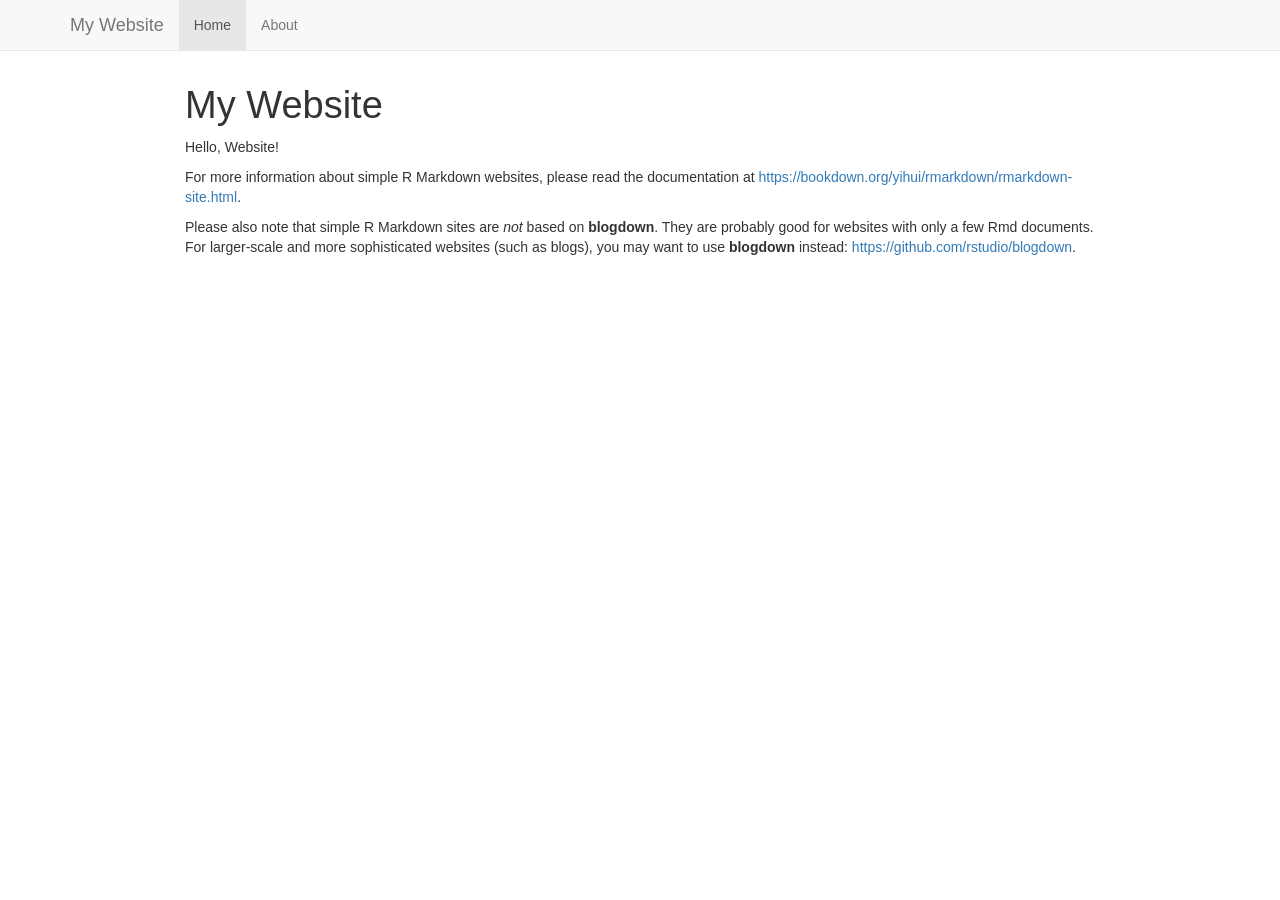
==== docs/index.html @ 582b88dd "first git commit" ====
<!DOCTYPE html>

<html>

<head>

<meta charset="utf-8" />
<meta name="generator" content="pandoc" />
<meta http-equiv="X-UA-Compatible" content="IE=EDGE" />




<title>My Website</title>

<script src="site_libs/header-attrs-2.29/header-attrs.js"></script>
<script src="site_libs/jquery-3.6.0/jquery-3.6.0.min.js"></script>
<meta name="viewport" content="width=device-width, initial-scale=1" />
<link href="site_libs/bootstrap-3.3.5/css/bootstrap.min.css" rel="stylesheet" />
<script src="site_libs/bootstrap-3.3.5/js/bootstrap.min.js"></script>
<script src="site_libs/bootstrap-3.3.5/shim/html5shiv.min.js"></script>
<script src="site_libs/bootstrap-3.3.5/shim/respond.min.js"></script>
<style>h1 {font-size: 34px;}
       h1.title {font-size: 38px;}
       h2 {font-size: 30px;}
       h3 {font-size: 24px;}
       h4 {font-size: 18px;}
       h5 {font-size: 16px;}
       h6 {font-size: 12px;}
       code {color: inherit; background-color: rgba(0, 0, 0, 0.04);}
       pre:not([class]) { background-color: white }</style>
<script src="site_libs/navigation-1.1/tabsets.js"></script>
<link href="site_libs/highlightjs-9.12.0/default.css" rel="stylesheet" />
<script src="site_libs/highlightjs-9.12.0/highlight.js"></script>

<style type="text/css">
  code{white-space: pre-wrap;}
  span.smallcaps{font-variant: small-caps;}
  span.underline{text-decoration: underline;}
  div.column{display: inline-block; vertical-align: top; width: 50%;}
  div.hanging-indent{margin-left: 1.5em; text-indent: -1.5em;}
  ul.task-list{list-style: none;}
    </style>

<style type="text/css">code{white-space: pre;}</style>
<script type="text/javascript">
if (window.hljs) {
  hljs.configure({languages: []});
  hljs.initHighlightingOnLoad();
  if (document.readyState && document.readyState === "complete") {
    window.setTimeout(function() { hljs.initHighlighting(); }, 0);
  }
}
</script>









<style type = "text/css">
.main-container {
  max-width: 940px;
  margin-left: auto;
  margin-right: auto;
}
img {
  max-width:100%;
}
.tabbed-pane {
  padding-top: 12px;
}
.html-widget {
  margin-bottom: 20px;
}
button.code-folding-btn:focus {
  outline: none;
}
summary {
  display: list-item;
}
details > summary > p:only-child {
  display: inline;
}
pre code {
  padding: 0;
}
</style>


<style type="text/css">
.dropdown-submenu {
  position: relative;
}
.dropdown-submenu>.dropdown-menu {
  top: 0;
  left: 100%;
  margin-top: -6px;
  margin-left: -1px;
  border-radius: 0 6px 6px 6px;
}
.dropdown-submenu:hover>.dropdown-menu {
  display: block;
}
.dropdown-submenu>a:after {
  display: block;
  content: " ";
  float: right;
  width: 0;
  height: 0;
  border-color: transparent;
  border-style: solid;
  border-width: 5px 0 5px 5px;
  border-left-color: #cccccc;
  margin-top: 5px;
  margin-right: -10px;
}
.dropdown-submenu:hover>a:after {
  border-left-color: #adb5bd;
}
.dropdown-submenu.pull-left {
  float: none;
}
.dropdown-submenu.pull-left>.dropdown-menu {
  left: -100%;
  margin-left: 10px;
  border-radius: 6px 0 6px 6px;
}
</style>

<script type="text/javascript">
// manage active state of menu based on current page
$(document).ready(function () {
  // active menu anchor
  href = window.location.pathname
  href = href.substr(href.lastIndexOf('/') + 1)
  if (href === "")
    href = "index.html";
  var menuAnchor = $('a[href="' + href + '"]');

  // mark the anchor link active (and if it's in a dropdown, also mark that active)
  var dropdown = menuAnchor.closest('li.dropdown');
  if (window.bootstrap) { // Bootstrap 4+
    menuAnchor.addClass('active');
    dropdown.find('> .dropdown-toggle').addClass('active');
  } else { // Bootstrap 3
    menuAnchor.parent().addClass('active');
    dropdown.addClass('active');
  }

  // Navbar adjustments
  var navHeight = $(".navbar").first().height() + 15;
  var style = document.createElement('style');
  var pt = "padding-top: " + navHeight + "px; ";
  var mt = "margin-top: -" + navHeight + "px; ";
  var css = "";
  // offset scroll position for anchor links (for fixed navbar)
  for (var i = 1; i <= 6; i++) {
    css += ".section h" + i + "{ " + pt + mt + "}\n";
  }
  style.innerHTML = "body {" + pt + "padding-bottom: 40px; }\n" + css;
  document.head.appendChild(style);
});
</script>

<!-- tabsets -->

<style type="text/css">
.tabset-dropdown > .nav-tabs {
  display: inline-table;
  max-height: 500px;
  min-height: 44px;
  overflow-y: auto;
  border: 1px solid #ddd;
  border-radius: 4px;
}

.tabset-dropdown > .nav-tabs > li.active:before, .tabset-dropdown > .nav-tabs.nav-tabs-open:before {
  content: "\e259";
  font-family: 'Glyphicons Halflings';
  display: inline-block;
  padding: 10px;
  border-right: 1px solid #ddd;
}

.tabset-dropdown > .nav-tabs.nav-tabs-open > li.active:before {
  content: "\e258";
  font-family: 'Glyphicons Halflings';
  border: none;
}

.tabset-dropdown > .nav-tabs > li.active {
  display: block;
}

.tabset-dropdown > .nav-tabs > li > a,
.tabset-dropdown > .nav-tabs > li > a:focus,
.tabset-dropdown > .nav-tabs > li > a:hover {
  border: none;
  display: inline-block;
  border-radius: 4px;
  background-color: transparent;
}

.tabset-dropdown > .nav-tabs.nav-tabs-open > li {
  display: block;
  float: none;
}

.tabset-dropdown > .nav-tabs > li {
  display: none;
}
</style>

<!-- code folding -->




</head>

<body>


<div class="container-fluid main-container">




<div class="navbar navbar-default  navbar-fixed-top" role="navigation">
  <div class="container">
    <div class="navbar-header">
      <button type="button" class="navbar-toggle collapsed" data-toggle="collapse" data-bs-toggle="collapse" data-target="#navbar" data-bs-target="#navbar">
        <span class="icon-bar"></span>
        <span class="icon-bar"></span>
        <span class="icon-bar"></span>
      </button>
      <a class="navbar-brand" href="index.html">My Website</a>
    </div>
    <div id="navbar" class="navbar-collapse collapse">
      <ul class="nav navbar-nav">
        <li>
  <a href="index.html">Home</a>
</li>
<li>
  <a href="about.html">About</a>
</li>
      </ul>
      <ul class="nav navbar-nav navbar-right">
        
      </ul>
    </div><!--/.nav-collapse -->
  </div><!--/.container -->
</div><!--/.navbar -->

<div id="header">



<h1 class="title toc-ignore">My Website</h1>

</div>


<p>Hello, Website!</p>
<p>For more information about simple R Markdown websites, please read
the documentation at <a
href="https://bookdown.org/yihui/rmarkdown/rmarkdown-site.html"
class="uri">https://bookdown.org/yihui/rmarkdown/rmarkdown-site.html</a>.</p>
<p>Please also note that simple R Markdown sites are <em>not</em> based
on <strong>blogdown</strong>. They are probably good for websites with
only a few Rmd documents. For larger-scale and more sophisticated
websites (such as blogs), you may want to use <strong>blogdown</strong>
instead: <a href="https://github.com/rstudio/blogdown"
class="uri">https://github.com/rstudio/blogdown</a>.</p>




</div>

<script>

// add bootstrap table styles to pandoc tables
function bootstrapStylePandocTables() {
  $('tr.odd').parent('tbody').parent('table').addClass('table table-condensed');
}
$(document).ready(function () {
  bootstrapStylePandocTables();
});


</script>

<!-- tabsets -->

<script>
$(document).ready(function () {
  window.buildTabsets("TOC");
});

$(document).ready(function () {
  $('.tabset-dropdown > .nav-tabs > li').click(function () {
    $(this).parent().toggleClass('nav-tabs-open');
  });
});
</script>

<!-- code folding -->


<!-- dynamically load mathjax for compatibility with self-contained -->
<script>
  (function () {
    var script = document.createElement("script");
    script.type = "text/javascript";
    script.src  = "https://mathjax.rstudio.com/latest/MathJax.js?config=TeX-AMS-MML_HTMLorMML";
    document.getElementsByTagName("head")[0].appendChild(script);
  })();
</script>

</body>
</html>
---- docs/site_libs/highlightjs-9.12.0/default.css ----
.hljs-literal {
  color: #990073;
}

.hljs-number {
  color: #099;
}

.hljs-comment {
  color: #998;
  font-style: italic;
}

.hljs-keyword {
  color: #900;
  font-weight: bold;
}

.hljs-string {
  color: #d14;
}
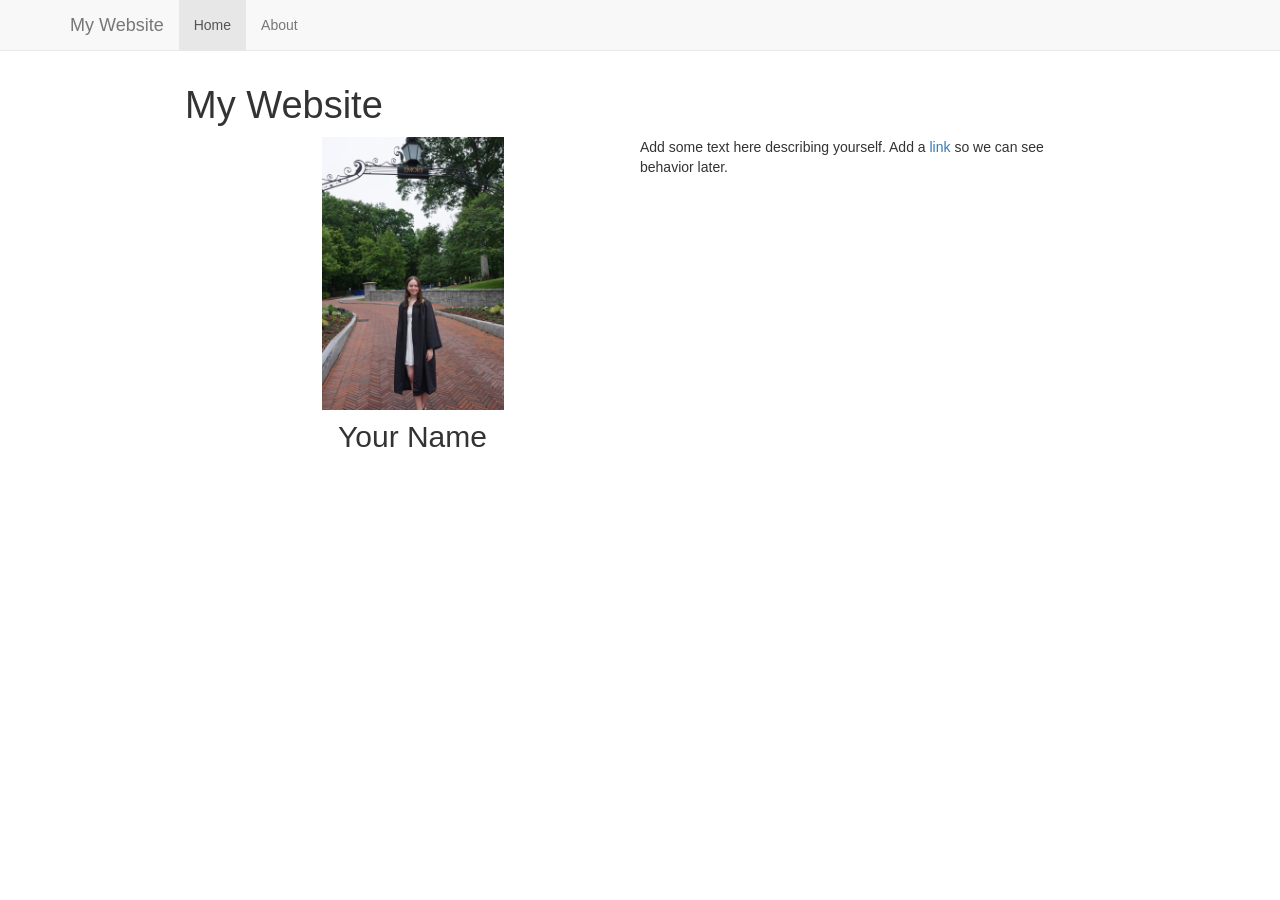
==== commit 50c0d956: "first commit" ====
--- a/docs/index.html
+++ b/docs/index.html
@@ -265,17 +265,17 @@
 </div>
 
 
-<p>Hello, Website!</p>
-<p>For more information about simple R Markdown websites, please read
-the documentation at <a
-href="https://bookdown.org/yihui/rmarkdown/rmarkdown-site.html"
-class="uri">https://bookdown.org/yihui/rmarkdown/rmarkdown-site.html</a>.</p>
-<p>Please also note that simple R Markdown sites are <em>not</em> based
-on <strong>blogdown</strong>. They are probably good for websites with
-only a few Rmd documents. For larger-scale and more sophisticated
-websites (such as blogs), you may want to use <strong>blogdown</strong>
-instead: <a href="https://github.com/rstudio/blogdown"
-class="uri">https://github.com/rstudio/blogdown</a>.</p>
+<div class="columns">
+<div class="column" style="text-align: center;">
+<p><img src="images/image.JPG" width="40%" style="display: block; margin: auto;" /></p>
+<div id="your-name" class="section level2">
+<h2>Your Name</h2>
+</div>
+</div><div class="column" style="text-align: left;">
+<p>Add some text here describing yourself. Add a <a
+href="https://google.com">link</a> so we can see behavior later.</p>
+</div>
+</div>
 
 
 
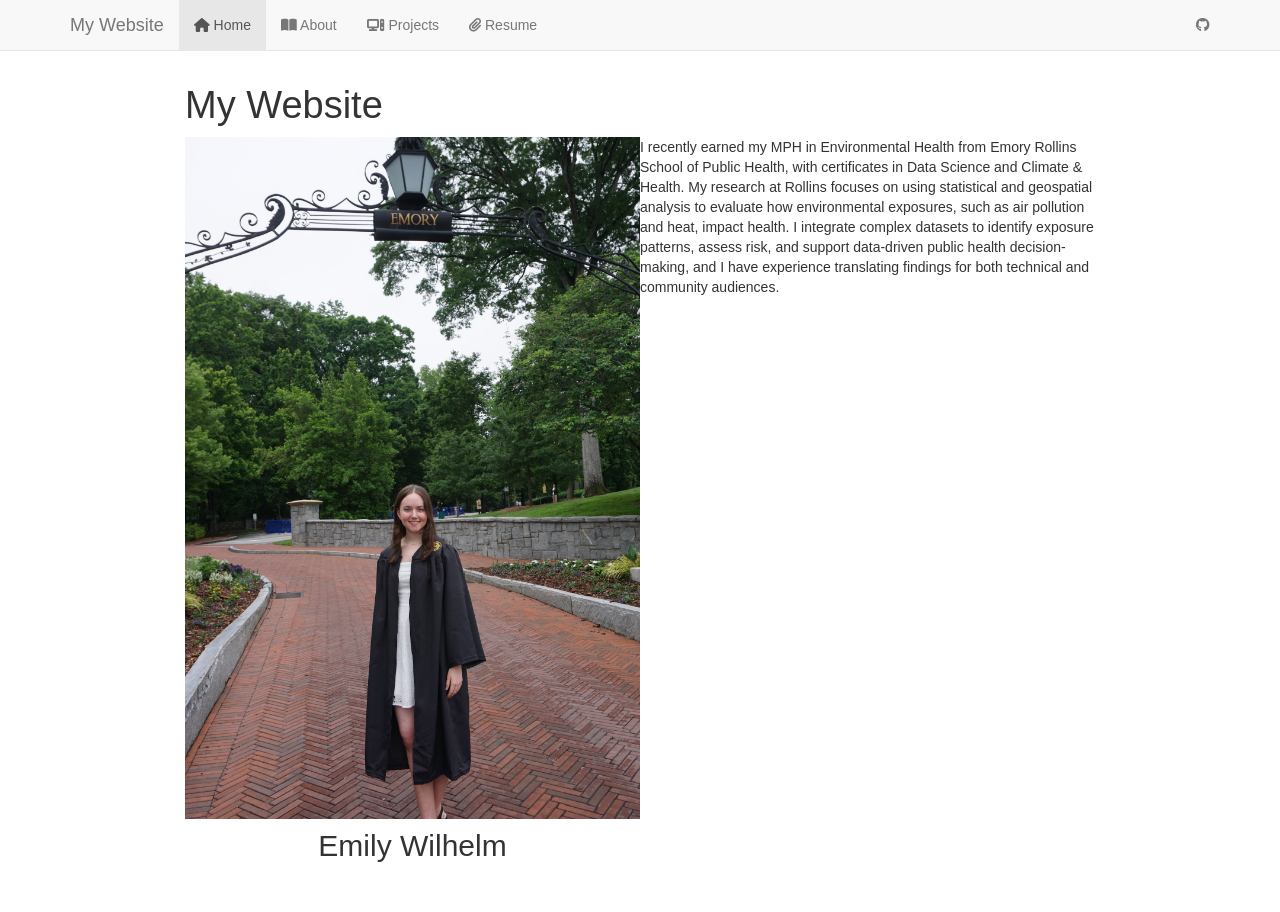
==== commit 85ec83df: "beinning website additions" ====
--- a/docs/index.html
+++ b/docs/index.html
@@ -32,6 +32,8 @@
 <script src="site_libs/navigation-1.1/tabsets.js"></script>
 <link href="site_libs/highlightjs-9.12.0/default.css" rel="stylesheet" />
 <script src="site_libs/highlightjs-9.12.0/highlight.js"></script>
+<link href="site_libs/font-awesome-6.5.2/css/all.min.css" rel="stylesheet" />
+<link href="site_libs/font-awesome-6.5.2/css/v4-shims.min.css" rel="stylesheet" />
 
 <style type="text/css">
   code{white-space: pre-wrap;}
@@ -243,14 +245,41 @@
     <div id="navbar" class="navbar-collapse collapse">
       <ul class="nav navbar-nav">
         <li>
-  <a href="index.html">Home</a>
+  <a href="index.html">
+    <span class="fa fa-home"></span>
+     
+    Home
+  </a>
 </li>
 <li>
-  <a href="about.html">About</a>
+  <a href="about.html">
+    <span class="fa fa-book-open"></span>
+     
+    About
+  </a>
+</li>
+<li>
+  <a href="projects.html">
+    <span class="fa fa-computer"></span>
+     
+    Projects
+  </a>
+</li>
+<li>
+  <a href="files/Wilhelm_Emily_Res.pdf">
+    <span class="fa fa-paperclip"></span>
+     
+    Resume
+  </a>
 </li>
       </ul>
       <ul class="nav navbar-nav navbar-right">
-        
+        <li>
+  <a href="https://github.com/EmilyWilhelm15">
+    <span class="fa fa-github"></span>
+     
+  </a>
+</li>
       </ul>
     </div><!--/.nav-collapse -->
   </div><!--/.container -->
@@ -267,13 +296,19 @@
 
 <div class="columns">
 <div class="column" style="text-align: center;">
-<p><img src="images/image.JPG" width="40%" style="display: block; margin: auto;" /></p>
-<div id="your-name" class="section level2">
-<h2>Your Name</h2>
+<p><img src="images/image.JPG" width="100%" style="display: block; margin: auto;" /></p>
+<div id="emily-wilhelm" class="section level2">
+<h2>Emily Wilhelm</h2>
 </div>
 </div><div class="column" style="text-align: left;">
-<p>Add some text here describing yourself. Add a <a
-href="https://google.com">link</a> so we can see behavior later.</p>
+<p>I recently earned my MPH in Environmental Health from Emory Rollins
+School of Public Health, with certificates in Data Science and Climate
+&amp; Health. My research at Rollins focuses on using statistical and
+geospatial analysis to evaluate how environmental exposures, such as air
+pollution and heat, impact health. I integrate complex datasets to
+identify exposure patterns, assess risk, and support data-driven public
+health decision-making, and I have experience translating findings for
+both technical and community audiences.</p>
 </div>
 </div>
 
--- a/docs/site_libs/font-awesome-6.5.2/css/v4-shims.min.css
+++ b/docs/site_libs/font-awesome-6.5.2/css/v4-shims.min.css
@@ -0,0 +1,6 @@
+/*!
+ * Font Awesome Free 6.5.2 by @fontawesome - https://fontawesome.com
+ * License - https://fontawesome.com/license/free (Icons: CC BY 4.0, Fonts: SIL OFL 1.1, Code: MIT License)
+ * Copyright 2024 Fonticons, Inc.
+ */
+.fa.fa-glass:before{content:"\f000"}.fa.fa-envelope-o{font-family:"Font Awesome 6 Free";font-weight:400}.fa.fa-envelope-o:before{content:"\f0e0"}.fa.fa-star-o{font-family:"Font Awesome 6 Free";font-weight:400}.fa.fa-star-o:before{content:"\f005"}.fa.fa-close:before,.fa.fa-remove:before{content:"\f00d"}.fa.fa-gear:before{content:"\f013"}.fa.fa-trash-o{font-family:"Font Awesome 6 Free";font-weight:400}.fa.fa-trash-o:before{content:"\f2ed"}.fa.fa-home:before{content:"\f015"}.fa.fa-file-o{font-family:"Font Awesome 6 Free";font-weight:400}.fa.fa-file-o:before{content:"\f15b"}.fa.fa-clock-o{font-family:"Font Awesome 6 Free";font-weight:400}.fa.fa-clock-o:before{content:"\f017"}.fa.fa-arrow-circle-o-down{font-family:"Font Awesome 6 Free";font-weight:400}.fa.fa-arrow-circle-o-down:before{content:"\f358"}.fa.fa-arrow-circle-o-up{font-family:"Font Awesome 6 Free";font-weight:400}.fa.fa-arrow-circle-o-up:before{content:"\f35b"}.fa.fa-play-circle-o{font-family:"Font Awesome 6 Free";font-weight:400}.fa.fa-play-circle-o:before{content:"\f144"}.fa.fa-repeat:before,.fa.fa-rotate-right:before{content:"\f01e"}.fa.fa-refresh:before{content:"\f021"}.fa.fa-list-alt{font-family:"Font Awesome 6 Free";font-weight:400}.fa.fa-list-alt:before{content:"\f022"}.fa.fa-dedent:before{content:"\f03b"}.fa.fa-video-camera:before{content:"\f03d"}.fa.fa-picture-o{font-family:"Font Awesome 6 Free";font-weight:400}.fa.fa-picture-o:before{content:"\f03e"}.fa.fa-photo{font-family:"Font Awesome 6 Free";font-weight:400}.fa.fa-photo:before{content:"\f03e"}.fa.fa-image{font-family:"Font Awesome 6 Free";font-weight:400}.fa.fa-image:before{content:"\f03e"}.fa.fa-map-marker:before{content:"\f3c5"}.fa.fa-pencil-square-o{font-family:"Font Awesome 6 Free";font-weight:400}.fa.fa-pencil-square-o:before{content:"\f044"}.fa.fa-edit{font-family:"Font Awesome 6 Free";font-weight:400}.fa.fa-edit:before{content:"\f044"}.fa.fa-share-square-o:before{content:"\f14d"}.fa.fa-check-square-o{font-family:"Font Awesome 6 Free";font-weight:400}.fa.fa-check-square-o:before{content:"\f14a"}.fa.fa-arrows:before{content:"\f0b2"}.fa.fa-times-circle-o{font-family:"Font Awesome 6 Free";font-weight:400}.fa.fa-times-circle-o:before{content:"\f057"}.fa.fa-check-circle-o{font-family:"Font Awesome 6 Free";font-weight:400}.fa.fa-check-circle-o:before{content:"\f058"}.fa.fa-mail-forward:before{content:"\f064"}.fa.fa-expand:before{content:"\f424"}.fa.fa-compress:before{content:"\f422"}.fa.fa-eye,.fa.fa-eye-slash{font-family:"Font Awesome 6 Free";font-weight:400}.fa.fa-warning:before{content:"\f071"}.fa.fa-calendar:before{content:"\f073"}.fa.fa-arrows-v:before{content:"\f338"}.fa.fa-arrows-h:before{content:"\f337"}.fa.fa-bar-chart-o:before,.fa.fa-bar-chart:before{content:"\e0e3"}.fa.fa-twitter-square{font-family:"Font Awesome 6 Brands";font-weight:400}.fa.fa-twitter-square:before{content:"\f081"}.fa.fa-facebook-square{font-family:"Font Awesome 6 Brands";font-weight:400}.fa.fa-facebook-square:before{content:"\f082"}.fa.fa-gears:before{content:"\f085"}.fa.fa-thumbs-o-up{font-family:"Font Awesome 6 Free";font-weight:400}.fa.fa-thumbs-o-up:before{content:"\f164"}.fa.fa-thumbs-o-down{font-family:"Font Awesome 6 Free";font-weight:400}.fa.fa-thumbs-o-down:before{content:"\f165"}.fa.fa-heart-o{font-family:"Font Awesome 6 Free";font-weight:400}.fa.fa-heart-o:before{content:"\f004"}.fa.fa-sign-out:before{content:"\f2f5"}.fa.fa-linkedin-square{font-family:"Font Awesome 6 Brands";font-weight:400}.fa.fa-linkedin-square:before{content:"\f08c"}.fa.fa-thumb-tack:before{content:"\f08d"}.fa.fa-external-link:before{content:"\f35d"}.fa.fa-sign-in:before{content:"\f2f6"}.fa.fa-github-square{font-family:"Font Awesome 6 Brands";font-weight:400}.fa.fa-github-square:before{content:"\f092"}.fa.fa-lemon-o{font-family:"Font Awesome 6 Free";font-weight:400}.fa.fa-lemon-o:before{content:"\f094"}.fa.fa-square-o{font-family:"Font Awesome 6 Free";font-weight:400}.fa.fa-square-o:before{content:"\f0c8"}.fa.fa-bookmark-o{font-family:"Font Awesome 6 Free";font-weight:400}.fa.fa-bookmark-o:before{content:"\f02e"}.fa.fa-facebook,.fa.fa-twitter{font-family:"Font Awesome 6 Brands";font-weight:400}.fa.fa-facebook:before{content:"\f39e"}.fa.fa-facebook-f{font-family:"Font Awesome 6 Brands";font-weight:400}.fa.fa-facebook-f:before{content:"\f39e"}.fa.fa-github{font-family:"Font Awesome 6 Brands";font-weight:400}.fa.fa-credit-card{font-family:"Font Awesome 6 Free";font-weight:400}.fa.fa-feed:before{content:"\f09e"}.fa.fa-hdd-o{font-family:"Font Awesome 6 Free";font-weight:400}.fa.fa-hdd-o:before{content:"\f0a0"}.fa.fa-hand-o-right{font-family:"Font Awesome 6 Free";font-weight:400}.fa.fa-hand-o-right:before{content:"\f0a4"}.fa.fa-hand-o-left{font-family:"Font Awesome 6 Free";font-weight:400}.fa.fa-hand-o-left:before{content:"\f0a5"}.fa.fa-hand-o-up{font-family:"Font Awesome 6 Free";font-weight:400}.fa.fa-hand-o-up:before{content:"\f0a6"}.fa.fa-hand-o-down{font-family:"Font Awesome 6 Free";font-weight:400}.fa.fa-hand-o-down:before{content:"\f0a7"}.fa.fa-globe:before{content:"\f57d"}.fa.fa-tasks:before{content:"\f828"}.fa.fa-arrows-alt:before{content:"\f31e"}.fa.fa-group:before{content:"\f0c0"}.fa.fa-chain:before{content:"\f0c1"}.fa.fa-cut:before{content:"\f0c4"}.fa.fa-files-o{font-family:"Font Awesome 6 Free";font-weight:400}.fa.fa-files-o:before{content:"\f0c5"}.fa.fa-floppy-o{font-family:"Font Awesome 6 Free";font-weight:400}.fa.fa-floppy-o:before{content:"\f0c7"}.fa.fa-save{font-family:"Font Awesome 6 Free";font-weight:400}.fa.fa-save:before{content:"\f0c7"}.fa.fa-navicon:before,.fa.fa-reorder:before{content:"\f0c9"}.fa.fa-magic:before{content:"\e2ca"}.fa.fa-pinterest,.fa.fa-pinterest-square{font-family:"Font Awesome 6 Brands";font-weight:400}.fa.fa-pinterest-square:before{content:"\f0d3"}.fa.fa-google-plus-square{font-family:"Font Awesome 6 Brands";font-weight:400}.fa.fa-google-plus-square:before{content:"\f0d4"}.fa.fa-google-plus{font-family:"Font Awesome 6 Brands";font-weight:400}.fa.fa-google-plus:before{content:"\f0d5"}.fa.fa-money:before{content:"\f3d1"}.fa.fa-unsorted:before{content:"\f0dc"}.fa.fa-sort-desc:before{content:"\f0dd"}.fa.fa-sort-asc:before{content:"\f0de"}.fa.fa-linkedin{font-family:"Font Awesome 6 Brands";font-weight:400}.fa.fa-linkedin:before{content:"\f0e1"}.fa.fa-rotate-left:before{content:"\f0e2"}.fa.fa-legal:before{content:"\f0e3"}.fa.fa-dashboard:before,.fa.fa-tachometer:before{content:"\f625"}.fa.fa-comment-o{font-family:"Font Awesome 6 Free";font-weight:400}.fa.fa-comment-o:before{content:"\f075"}.fa.fa-comments-o{font-family:"Font Awesome 6 Free";font-weight:400}.fa.fa-comments-o:before{content:"\f086"}.fa.fa-flash:before{content:"\f0e7"}.fa.fa-clipboard:before{content:"\f0ea"}.fa.fa-lightbulb-o{font-family:"Font Awesome 6 Free";font-weight:400}.fa.fa-lightbulb-o:before{content:"\f0eb"}.fa.fa-exchange:before{content:"\f362"}.fa.fa-cloud-download:before{content:"\f0ed"}.fa.fa-cloud-upload:before{content:"\f0ee"}.fa.fa-bell-o{font-family:"Font Awesome 6 Free";font-weight:400}.fa.fa-bell-o:before{content:"\f0f3"}.fa.fa-cutlery:before{content:"\f2e7"}.fa.fa-file-text-o{font-family:"Font Awesome 6 Free";font-weight:400}.fa.fa-file-text-o:before{content:"\f15c"}.fa.fa-building-o{font-family:"Font Awesome 6 Free";font-weight:400}.fa.fa-building-o:before{content:"\f1ad"}.fa.fa-hospital-o{font-family:"Font Awesome 6 Free";font-weight:400}.fa.fa-hospital-o:before{content:"\f0f8"}.fa.fa-tablet:before{content:"\f3fa"}.fa.fa-mobile-phone:before,.fa.fa-mobile:before{content:"\f3cd"}.fa.fa-circle-o{font-family:"Font Awesome 6 Free";font-weight:400}.fa.fa-circle-o:before{content:"\f111"}.fa.fa-mail-reply:before{content:"\f3e5"}.fa.fa-github-alt{font-family:"Font Awesome 6 Brands";font-weight:400}.fa.fa-folder-o{font-family:"Font Awesome 6 Free";font-weight:400}.fa.fa-folder-o:before{content:"\f07b"}.fa.fa-folder-open-o{font-family:"Font Awesome 6 Free";font-weight:400}.fa.fa-folder-open-o:before{content:"\f07c"}.fa.fa-smile-o{font-family:"Font Awesome 6 Free";font-weight:400}.fa.fa-smile-o:before{content:"\f118"}.fa.fa-frown-o{font-family:"Font Awesome 6 Free";font-weight:400}.fa.fa-frown-o:before{content:"\f119"}.fa.fa-meh-o{font-family:"Font Awesome 6 Free";font-weight:400}.fa.fa-meh-o:before{content:"\f11a"}.fa.fa-keyboard-o{font-family:"Font Awesome 6 Free";font-weight:400}.fa.fa-keyboard-o:before{content:"\f11c"}.fa.fa-flag-o{font-family:"Font Awesome 6 Free";font-weight:400}.fa.fa-flag-o:before{content:"\f024"}.fa.fa-mail-reply-all:before{content:"\f122"}.fa.fa-star-half-o{font-family:"Font Awesome 6 Free";font-weight:400}.fa.fa-star-half-o:before{content:"\f5c0"}.fa.fa-star-half-empty{font-family:"Font Awesome 6 Free";font-weight:400}.fa.fa-star-half-empty:before{content:"\f5c0"}.fa.fa-star-half-full{font-family:"Font Awesome 6 Free";font-weight:400}.fa.fa-star-half-full:before{content:"\f5c0"}.fa.fa-code-fork:before{content:"\f126"}.fa.fa-chain-broken:before,.fa.fa-unlink:before{content:"\f127"}.fa.fa-calendar-o{font-family:"Font Awesome 6 Free";font-weight:400}.fa.fa-calendar-o:before{content:"\f133"}.fa.fa-css3,.fa.fa-html5,.fa.fa-maxcdn{font-family:"Font Awesome 6 Brands";font-weight:400}.fa.fa-unlock-alt:before{content:"\f09c"}.fa.fa-minus-square-o{font-family:"Font Awesome 6 Free";font-weight:400}.fa.fa-minus-square-o:before{content:"\f146"}.fa.fa-level-up:before{content:"\f3bf"}.fa.fa-level-down:before{content:"\f3be"}.fa.fa-pencil-square:before{content:"\f14b"}.fa.fa-external-link-square:before{content:"\f360"}.fa.fa-compass{font-family:"Font Awesome 6 Free";font-weight:400}.fa.fa-caret-square-o-down{font-family:"Font Awesome 6 Free";font-weight:400}.fa.fa-caret-square-o-down:before{content:"\f150"}.fa.fa-toggle-down{font-family:"Font Awesome 6 Free";font-weight:400}.fa.fa-toggle-down:before{content:"\f150"}.fa.fa-caret-square-o-up{font-family:"Font Awesome 6 Free";font-weight:400}.fa.fa-caret-square-o-up:before{content:"\f151"}.fa.fa-toggle-up{font-family:"Font Awesome 6 Free";font-weight:400}.fa.fa-toggle-up:before{content:"\f151"}.fa.fa-caret-square-o-right{font-family:"Font Awesome 6 Free";font-weight:400}.fa.fa-caret-square-o-right:before{content:"\f152"}.fa.fa-toggle-right{font-family:"Font Awesome 6 Free";font-weight:400}.fa.fa-toggle-right:before{content:"\f152"}.fa.fa-eur:before,.fa.fa-euro:before{content:"\f153"}.fa.fa-gbp:before{content:"\f154"}.fa.fa-dollar:before,.fa.fa-usd:before{content:"\24"}.fa.fa-inr:before,.fa.fa-rupee:before{content:"\e1bc"}.fa.fa-cny:before,.fa.fa-jpy:before,.fa.fa-rmb:before,.fa.fa-yen:before{content:"\f157"}.fa.fa-rouble:before,.fa.fa-rub:before,.fa.fa-ruble:before{content:"\f158"}.fa.fa-krw:before,.fa.fa-won:before{content:"\f159"}.fa.fa-bitcoin,.fa.fa-btc{font-family:"Font Awesome 6 Brands";font-weight:400}.fa.fa-bitcoin:before{content:"\f15a"}.fa.fa-file-text:before{content:"\f15c"}.fa.fa-sort-alpha-asc:before{content:"\f15d"}.fa.fa-sort-alpha-desc:before{content:"\f881"}.fa.fa-sort-amount-asc:before{content:"\f884"}.fa.fa-sort-amount-desc:before{content:"\f160"}.fa.fa-sort-numeric-asc:before{content:"\f162"}.fa.fa-sort-numeric-desc:before{content:"\f886"}.fa.fa-youtube-square{font-family:"Font Awesome 6 Brands";font-weight:400}.fa.fa-youtube-square:before{content:"\f431"}.fa.fa-xing,.fa.fa-xing-square,.fa.fa-youtube{font-family:"Font Awesome 6 Brands";font-weight:400}.fa.fa-xing-square:before{content:"\f169"}.fa.fa-youtube-play{font-family:"Font Awesome 6 Brands";font-weight:400}.fa.fa-youtube-play:before{content:"\f167"}.fa.fa-adn,.fa.fa-bitbucket,.fa.fa-bitbucket-square,.fa.fa-dropbox,.fa.fa-flickr,.fa.fa-instagram,.fa.fa-stack-overflow{font-family:"Font Awesome 6 Brands";font-weight:400}.fa.fa-bitbucket-square:before{content:"\f171"}.fa.fa-tumblr,.fa.fa-tumblr-square{font-family:"Font Awesome 6 Brands";font-weight:400}.fa.fa-tumblr-square:before{content:"\f174"}.fa.fa-long-arrow-down:before{content:"\f309"}.fa.fa-long-arrow-up:before{content:"\f30c"}.fa.fa-long-arrow-left:before{content:"\f30a"}.fa.fa-long-arrow-right:before{content:"\f30b"}.fa.fa-android,.fa.fa-apple,.fa.fa-dribbble,.fa.fa-foursquare,.fa.fa-gittip,.fa.fa-gratipay,.fa.fa-linux,.fa.fa-skype,.fa.fa-trello,.fa.fa-windows{font-family:"Font Awesome 6 Brands";font-weight:400}.fa.fa-gittip:before{content:"\f184"}.fa.fa-sun-o{font-family:"Font Awesome 6 Free";font-weight:400}.fa.fa-sun-o:before{content:"\f185"}.fa.fa-moon-o{font-family:"Font Awesome 6 Free";font-weight:400}.fa.fa-moon-o:before{content:"\f186"}.fa.fa-pagelines,.fa.fa-renren,.fa.fa-stack-exchange,.fa.fa-vk,.fa.fa-weibo{font-family:"Font Awesome 6 Brands";font-weight:400}.fa.fa-arrow-circle-o-right{font-family:"Font Awesome 6 Free";font-weight:400}.fa.fa-arrow-circle-o-right:before{content:"\f35a"}.fa.fa-arrow-circle-o-left{font-family:"Font Awesome 6 Free";font-weight:400}.fa.fa-arrow-circle-o-left:before{content:"\f359"}.fa.fa-caret-square-o-left{font-family:"Font Awesome 6 Free";font-weight:400}.fa.fa-caret-square-o-left:before{content:"\f191"}.fa.fa-toggle-left{font-family:"Font Awesome 6 Free";font-weight:400}.fa.fa-toggle-left:before{content:"\f191"}.fa.fa-dot-circle-o{font-family:"Font Awesome 6 Free";font-weight:400}.fa.fa-dot-circle-o:before{content:"\f192"}.fa.fa-vimeo-square{font-family:"Font Awesome 6 Brands";font-weight:400}.fa.fa-vimeo-square:before{content:"\f194"}.fa.fa-try:before,.fa.fa-turkish-lira:before{content:"\e2bb"}.fa.fa-plus-square-o{font-family:"Font Awesome 6 Free";font-weight:400}.fa.fa-plus-square-o:before{content:"\f0fe"}.fa.fa-openid,.fa.fa-slack,.fa.fa-wordpress{font-family:"Font Awesome 6 Brands";font-weight:400}.fa.fa-bank:before,.fa.fa-institution:before{content:"\f19c"}.fa.fa-mortar-board:before{content:"\f19d"}.fa.fa-google,.fa.fa-reddit,.fa.fa-reddit-square,.fa.fa-yahoo{font-family:"Font Awesome 6 Brands";font-weight:400}.fa.fa-reddit-square:before{content:"\f1a2"}.fa.fa-behance,.fa.fa-behance-square,.fa.fa-delicious,.fa.fa-digg,.fa.fa-drupal,.fa.fa-joomla,.fa.fa-pied-piper-alt,.fa.fa-pied-piper-pp,.fa.fa-stumbleupon,.fa.fa-stumbleupon-circle{font-family:"Font Awesome 6 Brands";font-weight:400}.fa.fa-behance-square:before{content:"\f1b5"}.fa.fa-steam,.fa.fa-steam-square{font-family:"Font Awesome 6 Brands";font-weight:400}.fa.fa-steam-square:before{content:"\f1b7"}.fa.fa-automobile:before{content:"\f1b9"}.fa.fa-cab:before{content:"\f1ba"}.fa.fa-deviantart,.fa.fa-soundcloud,.fa.fa-spotify{font-family:"Font Awesome 6 Brands";font-weight:400}.fa.fa-file-pdf-o{font-family:"Font Awesome 6 Free";font-weight:400}.fa.fa-file-pdf-o:before{content:"\f1c1"}.fa.fa-file-word-o{font-family:"Font Awesome 6 Free";font-weight:400}.fa.fa-file-word-o:before{content:"\f1c2"}.fa.fa-file-excel-o{font-family:"Font Awesome 6 Free";font-weight:400}.fa.fa-file-excel-o:before{content:"\f1c3"}.fa.fa-file-powerpoint-o{font-family:"Font Awesome 6 Free";font-weight:400}.fa.fa-file-powerpoint-o:before{content:"\f1c4"}.fa.fa-file-image-o{font-family:"Font Awesome 6 Free";font-weight:400}.fa.fa-file-image-o:before{content:"\f1c5"}.fa.fa-file-photo-o{font-family:"Font Awesome 6 Free";font-weight:400}.fa.fa-file-photo-o:before{content:"\f1c5"}.fa.fa-file-picture-o{font-family:"Font Awesome 6 Free";font-weight:400}.fa.fa-file-picture-o:before{content:"\f1c5"}.fa.fa-file-archive-o{font-family:"Font Awesome 6 Free";font-weight:400}.fa.fa-file-archive-o:before{content:"\f1c6"}.fa.fa-file-zip-o{font-family:"Font Awesome 6 Free";font-weight:400}.fa.fa-file-zip-o:before{content:"\f1c6"}.fa.fa-file-audio-o{font-family:"Font Awesome 6 Free";font-weight:400}.fa.fa-file-audio-o:before{content:"\f1c7"}.fa.fa-file-sound-o{font-family:"Font Awesome 6 Free";font-weight:400}.fa.fa-file-sound-o:before{content:"\f1c7"}.fa.fa-file-video-o{font-family:"Font Awesome 6 Free";font-weight:400}.fa.fa-file-video-o:before{content:"\f1c8"}.fa.fa-file-movie-o{font-family:"Font Awesome 6 Free";font-weight:400}.fa.fa-file-movie-o:before{content:"\f1c8"}.fa.fa-file-code-o{font-family:"Font Awesome 6 Free";font-weight:400}.fa.fa-file-code-o:before{content:"\f1c9"}.fa.fa-codepen,.fa.fa-jsfiddle,.fa.fa-vine{font-family:"Font Awesome 6 Brands";font-weight:400}.fa.fa-life-bouy:before,.fa.fa-life-buoy:before,.fa.fa-life-saver:before,.fa.fa-support:before{content:"\f1cd"}.fa.fa-circle-o-notch:before{content:"\f1ce"}.fa.fa-ra,.fa.fa-rebel{font-family:"Font Awesome 6 Brands";font-weight:400}.fa.fa-ra:before{content:"\f1d0"}.fa.fa-resistance{font-family:"Font Awesome 6 Brands";font-weight:400}.fa.fa-resistance:before{content:"\f1d0"}.fa.fa-empire,.fa.fa-ge{font-family:"Font Awesome 6 Brands";font-weight:400}.fa.fa-ge:before{content:"\f1d1"}.fa.fa-git-square{font-family:"Font Awesome 6 Brands";font-weight:400}.fa.fa-git-square:before{content:"\f1d2"}.fa.fa-git,.fa.fa-hacker-news,.fa.fa-y-combinator-square{font-family:"Font Awesome 6 Brands";font-weight:400}.fa.fa-y-combinator-square:before{content:"\f1d4"}.fa.fa-yc-square{font-family:"Font Awesome 6 Brands";font-weight:400}.fa.fa-yc-square:before{content:"\f1d4"}.fa.fa-qq,.fa.fa-tencent-weibo,.fa.fa-wechat,.fa.fa-weixin{font-family:"Font Awesome 6 Brands";font-weight:400}.fa.fa-wechat:before{content:"\f1d7"}.fa.fa-send:before{content:"\f1d8"}.fa.fa-paper-plane-o{font-family:"Font Awesome 6 Free";font-weight:400}.fa.fa-paper-plane-o:before{content:"\f1d8"}.fa.fa-send-o{font-family:"Font Awesome 6 Free";font-weight:400}.fa.fa-send-o:before{content:"\f1d8"}.fa.fa-circle-thin{font-family:"Font Awesome 6 Free";font-weight:400}.fa.fa-circle-thin:before{content:"\f111"}.fa.fa-header:before{content:"\f1dc"}.fa.fa-futbol-o{font-family:"Font Awesome 6 Free";font-weight:400}.fa.fa-futbol-o:before{content:"\f1e3"}.fa.fa-soccer-ball-o{font-family:"Font Awesome 6 Free";font-weight:400}.fa.fa-soccer-ball-o:before{content:"\f1e3"}.fa.fa-slideshare,.fa.fa-twitch,.fa.fa-yelp{font-family:"Font Awesome 6 Brands";font-weight:400}.fa.fa-newspaper-o{font-family:"Font Awesome 6 Free";font-weight:400}.fa.fa-newspaper-o:before{content:"\f1ea"}.fa.fa-cc-amex,.fa.fa-cc-discover,.fa.fa-cc-mastercard,.fa.fa-cc-paypal,.fa.fa-cc-stripe,.fa.fa-cc-visa,.fa.fa-google-wallet,.fa.fa-paypal{font-family:"Font Awesome 6 Brands";font-weight:400}.fa.fa-bell-slash-o{font-family:"Font Awesome 6 Free";font-weight:400}.fa.fa-bell-slash-o:before{content:"\f1f6"}.fa.fa-trash:before{content:"\f2ed"}.fa.fa-copyright{font-family:"Font Awesome 6 Free";font-weight:400}.fa.fa-eyedropper:before{content:"\f1fb"}.fa.fa-area-chart:before{content:"\f1fe"}.fa.fa-pie-chart:before{content:"\f200"}.fa.fa-line-chart:before{content:"\f201"}.fa.fa-lastfm,.fa.fa-lastfm-square{font-family:"Font Awesome 6 Brands";font-weight:400}.fa.fa-lastfm-square:before{content:"\f203"}.fa.fa-angellist,.fa.fa-ioxhost{font-family:"Font Awesome 6 Brands";font-weight:400}.fa.fa-cc{font-family:"Font Awesome 6 Free";font-weight:400}.fa.fa-cc:before{content:"\f20a"}.fa.fa-ils:before,.fa.fa-shekel:before,.fa.fa-sheqel:before{content:"\f20b"}.fa.fa-buysellads,.fa.fa-connectdevelop,.fa.fa-dashcube,.fa.fa-forumbee,.fa.fa-leanpub,.fa.fa-sellsy,.fa.fa-shirtsinbulk,.fa.fa-simplybuilt,.fa.fa-skyatlas{font-family:"Font Awesome 6 Brands";font-weight:400}.fa.fa-diamond{font-family:"Font Awesome 6 Free";font-weight:400}.fa.fa-diamond:before{content:"\f3a5"}.fa.fa-intersex:before,.fa.fa-transgender:before{content:"\f224"}.fa.fa-transgender-alt:before{content:"\f225"}.fa.fa-facebook-official{font-family:"Font Awesome 6 Brands";font-weight:400}.fa.fa-facebook-official:before{content:"\f09a"}.fa.fa-pinterest-p,.fa.fa-whatsapp{font-family:"Font Awesome 6 Brands";font-weight:400}.fa.fa-hotel:before{content:"\f236"}.fa.fa-medium,.fa.fa-viacoin,.fa.fa-y-combinator,.fa.fa-yc{font-family:"Font Awesome 6 Brands";font-weight:400}.fa.fa-yc:before{content:"\f23b"}.fa.fa-expeditedssl,.fa.fa-opencart,.fa.fa-optin-monster{font-family:"Font Awesome 6 Brands";font-weight:400}.fa.fa-battery-4:before,.fa.fa-battery:before{content:"\f240"}.fa.fa-battery-3:before{content:"\f241"}.fa.fa-battery-2:before{content:"\f242"}.fa.fa-battery-1:before{content:"\f243"}.fa.fa-battery-0:before{content:"\f244"}.fa.fa-object-group,.fa.fa-object-ungroup,.fa.fa-sticky-note-o{font-family:"Font Awesome 6 Free";font-weight:400}.fa.fa-sticky-note-o:before{content:"\f249"}.fa.fa-cc-diners-club,.fa.fa-cc-jcb{font-family:"Font Awesome 6 Brands";font-weight:400}.fa.fa-clone{font-family:"Font Awesome 6 Free";font-weight:400}.fa.fa-hourglass-o:before{content:"\f254"}.fa.fa-hourglass-1:before{content:"\f251"}.fa.fa-hourglass-2:before{content:"\f252"}.fa.fa-hourglass-3:before{content:"\f253"}.fa.fa-hand-rock-o{font-family:"Font Awesome 6 Free";font-weight:400}.fa.fa-hand-rock-o:before{content:"\f255"}.fa.fa-hand-grab-o{font-family:"Font Awesome 6 Free";font-weight:400}.fa.fa-hand-grab-o:before{content:"\f255"}.fa.fa-hand-paper-o{font-family:"Font Awesome 6 Free";font-weight:400}.fa.fa-hand-paper-o:before{content:"\f256"}.fa.fa-hand-stop-o{font-family:"Font Awesome 6 Free";font-weight:400}.fa.fa-hand-stop-o:before{content:"\f256"}.fa.fa-hand-scissors-o{font-family:"Font Awesome 6 Free";font-weight:400}.fa.fa-hand-scissors-o:before{content:"\f257"}.fa.fa-hand-lizard-o{font-family:"Font Awesome 6 Free";font-weight:400}.fa.fa-hand-lizard-o:before{content:"\f258"}.fa.fa-hand-spock-o{font-family:"Font Awesome 6 Free";font-weight:400}.fa.fa-hand-spock-o:before{content:"\f259"}.fa.fa-hand-pointer-o{font-family:"Font Awesome 6 Free";font-weight:400}.fa.fa-hand-pointer-o:before{content:"\f25a"}.fa.fa-hand-peace-o{font-family:"Font Awesome 6 Free";font-weight:400}.fa.fa-hand-peace-o:before{content:"\f25b"}.fa.fa-registered{font-family:"Font Awesome 6 Free";font-weight:400}.fa.fa-creative-commons,.fa.fa-gg,.fa.fa-gg-circle,.fa.fa-odnoklassniki,.fa.fa-odnoklassniki-square{font-family:"Font Awesome 6 Brands";font-weight:400}.fa.fa-odnoklassniki-square:before{content:"\f264"}.fa.fa-chrome,.fa.fa-firefox,.fa.fa-get-pocket,.fa.fa-internet-explorer,.fa.fa-opera,.fa.fa-safari,.fa.fa-wikipedia-w{font-family:"Font Awesome 6 Brands";font-weight:400}.fa.fa-television:before{content:"\f26c"}.fa.fa-500px,.fa.fa-amazon,.fa.fa-contao{font-family:"Font Awesome 6 Brands";font-weight:400}.fa.fa-calendar-plus-o{font-family:"Font Awesome 6 Free";font-weight:400}.fa.fa-calendar-plus-o:before{content:"\f271"}.fa.fa-calendar-minus-o{font-family:"Font Awesome 6 Free";font-weight:400}.fa.fa-calendar-minus-o:before{content:"\f272"}.fa.fa-calendar-times-o{font-family:"Font Awesome 6 Free";font-weight:400}.fa.fa-calendar-times-o:before{content:"\f273"}.fa.fa-calendar-check-o{font-family:"Font Awesome 6 Free";font-weight:400}.fa.fa-calendar-check-o:before{content:"\f274"}.fa.fa-map-o{font-family:"Font Awesome 6 Free";font-weight:400}.fa.fa-map-o:before{content:"\f279"}.fa.fa-commenting:before{content:"\f4ad"}.fa.fa-commenting-o{font-family:"Font Awesome 6 Free";font-weight:400}.fa.fa-commenting-o:before{content:"\f4ad"}.fa.fa-houzz,.fa.fa-vimeo{font-family:"Font Awesome 6 Brands";font-weight:400}.fa.fa-vimeo:before{content:"\f27d"}.fa.fa-black-tie,.fa.fa-edge,.fa.fa-fonticons,.fa.fa-reddit-alien{font-family:"Font Awesome 6 Brands";font-weight:400}.fa.fa-credit-card-alt:before{content:"\f09d"}.fa.fa-codiepie,.fa.fa-fort-awesome,.fa.fa-mixcloud,.fa.fa-modx,.fa.fa-product-hunt,.fa.fa-scribd,.fa.fa-usb{font-family:"Font Awesome 6 Brands";font-weight:400}.fa.fa-pause-circle-o{font-family:"Font Awesome 6 Free";font-weight:400}.fa.fa-pause-circle-o:before{content:"\f28b"}.fa.fa-stop-circle-o{font-family:"Font Awesome 6 Free";font-weight:400}.fa.fa-stop-circle-o:before{content:"\f28d"}.fa.fa-bluetooth,.fa.fa-bluetooth-b,.fa.fa-envira,.fa.fa-gitlab,.fa.fa-wheelchair-alt,.fa.fa-wpbeginner,.fa.fa-wpforms{font-family:"Font Awesome 6 Brands";font-weight:400}.fa.fa-wheelchair-alt:before{content:"\f368"}.fa.fa-question-circle-o{font-family:"Font Awesome 6 Free";font-weight:400}.fa.fa-question-circle-o:before{content:"\f059"}.fa.fa-volume-control-phone:before{content:"\f2a0"}.fa.fa-asl-interpreting:before{content:"\f2a3"}.fa.fa-deafness:before,.fa.fa-hard-of-hearing:before{content:"\f2a4"}.fa.fa-glide,.fa.fa-glide-g{font-family:"Font Awesome 6 Brands";font-weight:400}.fa.fa-signing:before{content:"\f2a7"}.fa.fa-viadeo,.fa.fa-viadeo-square{font-family:"Font Awesome 6 Brands";font-weight:400}.fa.fa-viadeo-square:before{content:"\f2aa"}.fa.fa-snapchat,.fa.fa-snapchat-ghost{font-family:"Font Awesome 6 Brands";font-weight:400}.fa.fa-snapchat-ghost:before{content:"\f2ab"}.fa.fa-snapchat-square{font-family:"Font Awesome 6 Brands";font-weight:400}.fa.fa-snapchat-square:before{content:"\f2ad"}.fa.fa-first-order,.fa.fa-google-plus-official,.fa.fa-pied-piper,.fa.fa-themeisle,.fa.fa-yoast{font-family:"Font Awesome 6 Brands";font-weight:400}.fa.fa-google-plus-official:before{content:"\f2b3"}.fa.fa-google-plus-circle{font-family:"Font Awesome 6 Brands";font-weight:400}.fa.fa-google-plus-circle:before{content:"\f2b3"}.fa.fa-fa,.fa.fa-font-awesome{font-family:"Font Awesome 6 Brands";font-weight:400}.fa.fa-fa:before{content:"\f2b4"}.fa.fa-handshake-o{font-family:"Font Awesome 6 Free";font-weight:400}.fa.fa-handshake-o:before{content:"\f2b5"}.fa.fa-envelope-open-o{font-family:"Font Awesome 6 Free";font-weight:400}.fa.fa-envelope-open-o:before{content:"\f2b6"}.fa.fa-linode{font-family:"Font Awesome 6 Brands";font-weight:400}.fa.fa-address-book-o{font-family:"Font Awesome 6 Free";font-weight:400}.fa.fa-address-book-o:before{content:"\f2b9"}.fa.fa-vcard:before{content:"\f2bb"}.fa.fa-address-card-o{font-family:"Font Awesome 6 Free";font-weight:400}.fa.fa-address-card-o:before{content:"\f2bb"}.fa.fa-vcard-o{font-family:"Font Awesome 6 Free";font-weight:400}.fa.fa-vcard-o:before{content:"\f2bb"}.fa.fa-user-circle-o{font-family:"Font Awesome 6 Free";font-weight:400}.fa.fa-user-circle-o:before{content:"\f2bd"}.fa.fa-user-o{font-family:"Font Awesome 6 Free";font-weight:400}.fa.fa-user-o:before{content:"\f007"}.fa.fa-id-badge{font-family:"Font Awesome 6 Free";font-weight:400}.fa.fa-drivers-license:before{content:"\f2c2"}.fa.fa-id-card-o{font-family:"Font Awesome 6 Free";font-weight:400}.fa.fa-id-card-o:before{content:"\f2c2"}.fa.fa-drivers-license-o{font-family:"Font Awesome 6 Free";font-weight:400}.fa.fa-drivers-license-o:before{content:"\f2c2"}.fa.fa-free-code-camp,.fa.fa-quora,.fa.fa-telegram{font-family:"Font Awesome 6 Brands";font-weight:400}.fa.fa-thermometer-4:before,.fa.fa-thermometer:before{content:"\f2c7"}.fa.fa-thermometer-3:before{content:"\f2c8"}.fa.fa-thermometer-2:before{content:"\f2c9"}.fa.fa-thermometer-1:before{content:"\f2ca"}.fa.fa-thermometer-0:before{content:"\f2cb"}.fa.fa-bathtub:before,.fa.fa-s15:before{content:"\f2cd"}.fa.fa-window-maximize,.fa.fa-window-restore{font-family:"Font Awesome 6 Free";font-weight:400}.fa.fa-times-rectangle:before{content:"\f410"}.fa.fa-window-close-o{font-family:"Font Awesome 6 Free";font-weight:400}.fa.fa-window-close-o:before{content:"\f410"}.fa.fa-times-rectangle-o{font-family:"Font Awesome 6 Free";font-weight:400}.fa.fa-times-rectangle-o:before{content:"\f410"}.fa.fa-bandcamp,.fa.fa-eercast,.fa.fa-etsy,.fa.fa-grav,.fa.fa-imdb,.fa.fa-ravelry{font-family:"Font Awesome 6 Brands";font-weight:400}.fa.fa-eercast:before{content:"\f2da"}.fa.fa-snowflake-o{font-family:"Font Awesome 6 Free";font-weight:400}.fa.fa-snowflake-o:before{content:"\f2dc"}.fa.fa-meetup,.fa.fa-superpowers,.fa.fa-wpexplorer{font-family:"Font Awesome 6 Brands";font-weight:400}
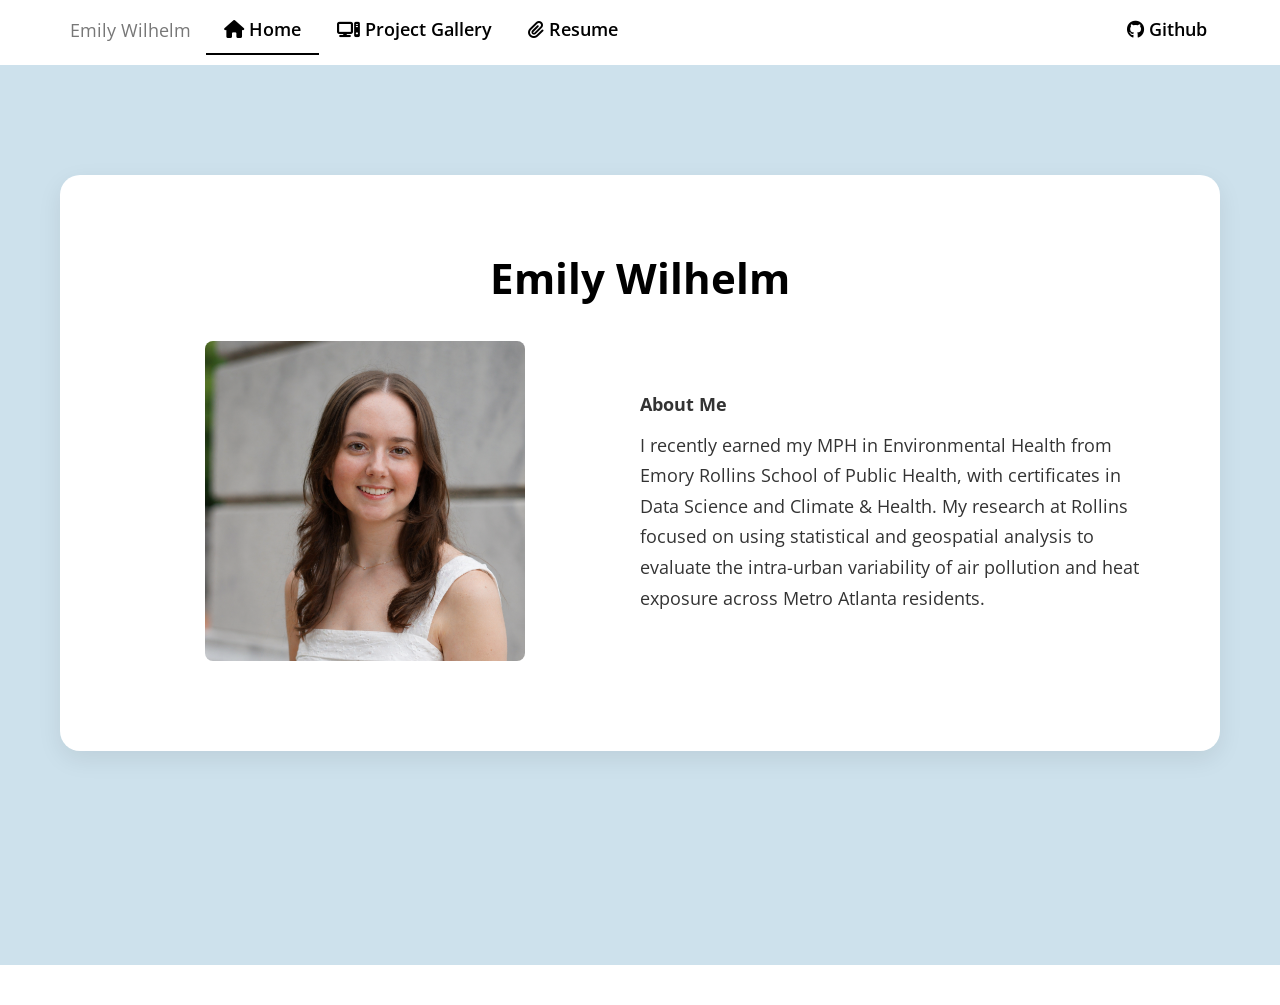
==== commit 0ada4680: "final website updates" ====
--- a/docs/index.html
+++ b/docs/index.html
@@ -11,7 +11,7 @@
 
 
 
-<title>My Website</title>
+<title>index.knit</title>
 
 <script src="site_libs/header-attrs-2.29/header-attrs.js"></script>
 <script src="site_libs/jquery-3.6.0/jquery-3.6.0.min.js"></script>
@@ -60,6 +60,7 @@
 
 
 
+<link rel="stylesheet" href="style.css" type="text/css" />
 
 
 
@@ -240,7 +241,7 @@
         <span class="icon-bar"></span>
         <span class="icon-bar"></span>
       </button>
-      <a class="navbar-brand" href="index.html">My Website</a>
+      <a class="navbar-brand" href="index.html">Emily Wilhelm</a>
     </div>
     <div id="navbar" class="navbar-collapse collapse">
       <ul class="nav navbar-nav">
@@ -252,21 +253,14 @@
   </a>
 </li>
 <li>
-  <a href="about.html">
-    <span class="fa fa-book-open"></span>
+  <a href="projects.html">
+    <span class="fa fa-computer"></span>
      
-    About
+    Project Gallery
   </a>
 </li>
 <li>
-  <a href="projects.html">
-    <span class="fa fa-computer"></span>
-     
-    Projects
-  </a>
-</li>
-<li>
-  <a href="files/Wilhelm_Emily_Res.pdf">
+  <a href="resume.html">
     <span class="fa fa-paperclip"></span>
      
     Resume
@@ -278,6 +272,7 @@
   <a href="https://github.com/EmilyWilhelm15">
     <span class="fa fa-github"></span>
      
+    Github
   </a>
 </li>
       </ul>
@@ -289,26 +284,29 @@
 
 
 
-<h1 class="title toc-ignore">My Website</h1>
-
-</div>
-
-
+
+</div>
+
+
+<div class="home-page">
+<div class="home-wrapper">
+<div class="home-card">
+<h1 class="home-name">
+Emily Wilhelm
+</h1>
 <div class="columns">
-<div class="column" style="text-align: center;">
-<p><img src="images/image.JPG" width="100%" style="display: block; margin: auto;" /></p>
-<div id="emily-wilhelm" class="section level2">
-<h2>Emily Wilhelm</h2>
-</div>
+<div class="column" style="width:45%;">
+<p><img src="images/Grad_Headshot.PNG" width="70%" style="display: block; margin: auto;" /></p>
 </div><div class="column" style="text-align: left;">
+<p><strong>About Me</strong></p>
 <p>I recently earned my MPH in Environmental Health from Emory Rollins
 School of Public Health, with certificates in Data Science and Climate
-&amp; Health. My research at Rollins focuses on using statistical and
-geospatial analysis to evaluate how environmental exposures, such as air
-pollution and heat, impact health. I integrate complex datasets to
-identify exposure patterns, assess risk, and support data-driven public
-health decision-making, and I have experience translating findings for
-both technical and community audiences.</p>
+&amp; Health. My research at Rollins focused on using statistical and
+geospatial analysis to evaluate the intra-urban variability of air
+pollution and heat exposure across Metro Atlanta residents.</p>
+</div>
+</div>
+</div>
 </div>
 </div>
 
--- a/docs/style.css
+++ b/docs/style.css
@@ -0,0 +1,257 @@
+@import url('https://fonts.googleapis.com/css2?family=Open+Sans:wght@400;600;700&display=swap');
+
+/*home page*/
+body {
+  margin: 0;
+  font-family: 'Open Sans', sans-serif;
+}
+
+h1, h2, h3 {
+  font-weight: 700;
+}
+
+p {
+  font-weight: 400;
+}
+
+.main-container {
+  max-width: 100% !important;
+  padding-left: 0 !important;
+  padding-right: 0 !important;
+}
+
+.home-page {
+  background-color: #cde1ec;
+  min-height: 100vh;
+  padding: 40px 0;
+}
+
+.home-wrapper {
+  max-width: 1200px;   
+  margin: 70px auto;
+  padding: 0 20px;
+}
+
+.home-card {
+  background: white;
+  padding: 80px;
+  border-radius: 20px;
+  box-shadow: 0 8px 25px rgba(0,0,0,0.08);
+}
+
+.home-card img {
+  border-radius: 10px;
+}
+
+.home-card p {
+  font-size: 17px;
+  line-height: 1.7;
+}
+
+.home-card h2 {
+  font-size: 48px;   /* increase size */
+  font-weight: 600;
+  padding: 40px 60px 60px 60px;
+  text-align: center;
+  margin-bottom: 25px; /* space below name */
+}
+
+.columns {
+  display: flex;
+  align-items: center;
+  gap: 50px;
+}
+
+/*headshot*/
+.columns img {
+  max-width: 320px; 
+  width: 100%;
+  border-radius: 8px;
+}
+
+/*name*/
+.home-name {
+  font-size: 42px;
+  text-align: center;
+  font-family: 'Open Sans', sans-serif;
+  margin-top: 0; 
+  color: #000 !important;
+  margin-bottom: 40px;
+}
+
+.columns .column:last-child {
+  text-align: left;
+}
+
+/*About text spacing */
+.columns .column p {
+  font-size: 18px;
+  line-height: 1.7;
+}
+
+.columns h3 + h3,
+.columns h3 + h2 {
+  margin-top: 10px;
+}
+
+/*Navbar*/
+.navbar {
+  background-color: white !important;
+  border-bottom: none;
+  margin-top: 5px; 
+  margin-bottom: 5px;
+}
+
+.navbar-nav > li > a {
+  font-size: 18px;
+  font-weight: 600;
+  padding: 14px 18px;
+  color: #000 !important;
+}
+
+.navbar-nav > li > a:hover,
+.navbar-nav > li > a:focus {
+  color: #8ec1da !important;
+  background-color: transparent !important;
+  border-bottom: 2px solid #8ec1da !important;
+}
+
+.navbar-nav > .active > a,
+.navbar-nav > .active > a:hover,
+.navbar-nav > .active > a:focus {
+  background-color: transparent !important;
+  box-shadow: none !important;
+  border-bottom: 2px solid #000;  
+  color: #000 !important;
+}
+
+/*project page*/
+.project-page {
+  background-color: #cde1ec;
+  min-height: 100vh;
+  padding: 30px 0 60px 0;
+}
+
+.project-wrapper {
+  max-width: 1100px;
+  margin: 0 auto;
+  padding: 0 20px;
+}
+
+.project-card-page {
+  background: white;
+  padding: 45px 60px 60px 60px;
+  border-radius: 20px;
+  box-shadow: 0 8px 25px rgba(0,0,0,0.08);
+}
+
+h1.title {
+  text-align: center;
+  margin-bottom: 20px;
+}
+
+.gallery {
+  font-size: 42px;
+  text-align: center;
+  font-family: 'Open Sans', sans-serif;
+  color: #000 !important;
+  font-weight: 700;
+}
+
+/*About project page text*/ 
+.project-intro {
+  text-align: center;
+  font-size: 18px;
+  margin: 30px auto 40px auto;
+  max-width: 800px;
+  line-height: 1.6;
+  color: #000;
+}
+
+/* Gallery layout */
+.project-gallery {
+  display: grid;
+  grid-template-columns: repeat(2, 1fr);
+  gap: 35px;
+  max-width: 9000px;
+  margin: 0 auto 50px auto;
+}
+
+/* Project cards */
+.project-card {
+  text-align: center;
+  cursor: pointer;
+  padding: 10px;
+  border-radius: 8px;
+  transition: transform 0.2s ease;
+}
+
+/* Card hover (lift effect) */
+.project-card:hover {
+  transform: translateY(-3px);
+}
+
+/* Images */
+.project-card img {
+  width: 100%;
+  height: 240px;
+  object-fit: cover;
+  border: 1px solid #ddd;
+  border-radius: 8px;
+  box-shadow: 0 4px 15px rgba(0,0,0,0.06);
+  transition: transform 0.2s ease, opacity 0.2s ease;
+}
+
+/*project ymage hover */
+.project-card:hover img {
+  opacity: 0.9;
+}
+
+/*project titles */
+.project-card p {
+  font-size: 22px;
+  font-weight: 600;
+  margin-top: 14px;
+  color: #000;
+}
+
+/*project display */
+.project-display {
+  max-width: 1000px;
+  margin: 20px auto 40px auto;
+  padding: 0 20px;
+}
+
+/* Project titles when displayed*/
+.project-display h2 {
+  text-align: center;
+  font-size: 32px;
+  font-weight: 700;
+  margin: 10px 0 25px 0;
+}
+
+/* Back button */
+.back-button {
+  margin-bottom: 25px;
+  padding: 8px 16px;
+  font-size: 15px;
+  border: 1px solid #ccc;
+  background: white;
+  color: #333;
+  border-radius: 20px;
+  cursor: pointer;
+  transition: all 0.2s ease;
+}
+
+/* Back button hover */
+.back-button:hover {
+  border-color: #555;
+  background-color: #f5f5f5;
+}
+
+/* Mobile responsiveness */
+@media (max-width: 768px) {
+  .project-gallery {
+    grid-template-columns: 1fr;
+  }
+}
